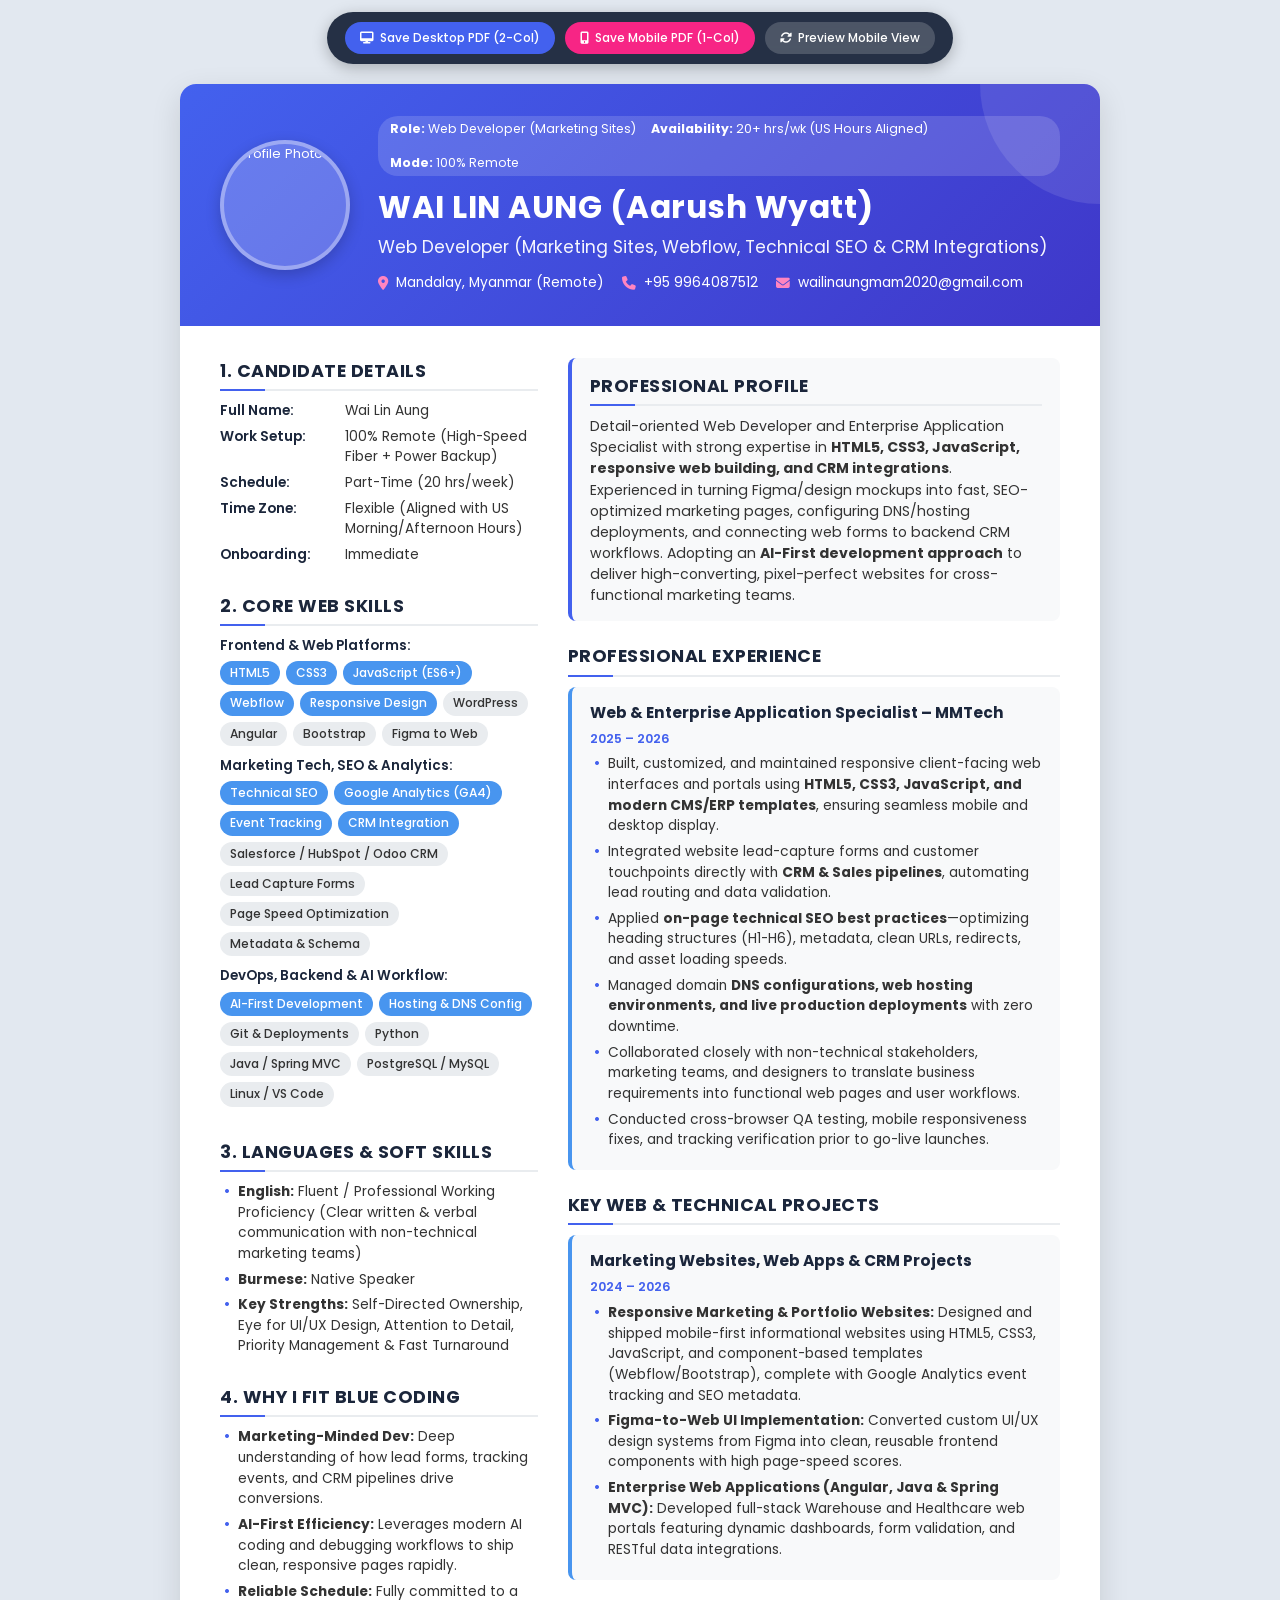
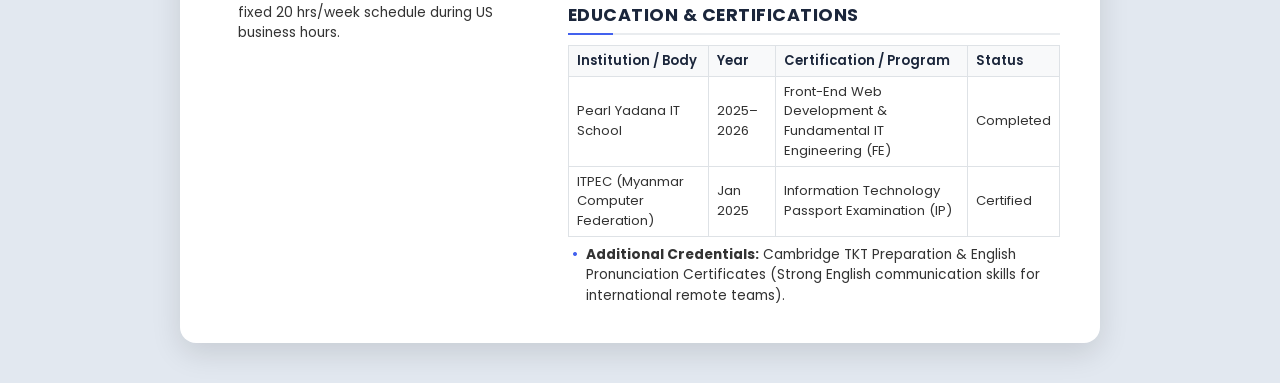
==== cvp.html @ ebe6fa6a "Add CV HTML structure with styling and scripts This file contains a complete HTML structure for a CV" ====
<!DOCTYPE html>
<html lang="en">

<head>
    <meta charset="UTF-8">
    <meta name="viewport" content="width=device-width, initial-scale=1.0">
    <title>CV – Wai Lin Aung | Web Developer (Marketing Sites)</title>
    <link href="https://fonts.googleapis.com/css2?family=Poppins:wght@300;400;500;600;700&display=swap" rel="stylesheet">
    <link rel="stylesheet" href="https://cdnjs.cloudflare.com/ajax/libs/font-awesome/6.4.0/css/all.min.css">
    <style>
        :root {
            --primary: #4361ee;
            --primary-light: #4895ef;
            --secondary: #3f37c9;
            --dark: #1b263b;
            --light: #f8f9fa;
            --accent: #f72585;
            --gray: #6c757d;
            --light-gray: #e9ecef;
        }

        * {
            box-sizing: border-box;
            -webkit-print-color-adjust: exact !important;
            print-color-adjust: exact !important;
        }

        body {
            background-color: #e2e8f0;
            font-family: 'Poppins', sans-serif;
            margin: 0;
            padding: 0;
            display: flex;
            flex-direction: column;
            align-items: center;
            color: #333;
            line-height: 1.5;
            font-size: 13.2px;
            overflow-x: hidden;
        }

        /* Floating Action Bar (Hidden when printing) */
        .top-action-bar {
            position: sticky;
            top: 12px;
            z-index: 999;
            display: flex;
            flex-wrap: wrap;
            justify-content: center;
            gap: 10px;
            background: rgba(27, 38, 59, 0.95);
            backdrop-filter: blur(8px);
            padding: 10px 18px;
            border-radius: 30px;
            margin: 12px 10px 0;
            box-shadow: 0 4px 15px rgba(0, 0, 0, 0.25);
        }

        .action-btn {
            background: var(--primary);
            color: #fff;
            border: none;
            padding: 7px 15px;
            border-radius: 20px;
            font-family: 'Poppins', sans-serif;
            font-size: 12px;
            font-weight: 500;
            cursor: pointer;
            display: flex;
            align-items: center;
            gap: 6px;
            transition: 0.2s;
        }

        .action-btn.mobile-pdf {
            background: var(--accent);
        }

        .action-btn.secondary {
            background: rgba(255, 255, 255, 0.18);
        }

        .action-btn:hover {
            opacity: 0.92;
            transform: translateY(-1px);
        }

        /* Wrapper for scaling on small screens in Sheet Mode */
        .scale-wrapper {
            width: 100%;
            display: flex;
            justify-content: center;
            padding: 20px 0 40px;
            transform-origin: top center;
        }

        .cv-container {
            background: #ffffff;
            width: 920px;
            min-width: 920px;
            border-radius: 16px;
            box-shadow: 0 10px 30px rgba(0, 0, 0, 0.12);
            overflow: hidden;
            position: relative;
            transition: all 0.25s ease;
        }

        .header {
            background: linear-gradient(135deg, var(--primary), var(--secondary));
            color: white;
            padding: 32px 40px;
            display: flex;
            align-items: center;
            gap: 28px;
            position: relative;
        }

        .header::before {
            content: '';
            position: absolute;
            top: 0;
            right: 0;
            width: 120px;
            height: 120px;
            background: rgba(255, 255, 255, 0.1);
            border-radius: 0 0 0 100%;
        }

        .profile-photo {
            width: 130px;
            height: 130px;
            object-fit: cover;
            border-radius: 50%;
            border: 4px solid rgba(255, 255, 255, 0.35);
            box-shadow: 0 5px 15px rgba(0, 0, 0, 0.2);
            z-index: 1;
            background-color: rgba(255, 255, 255, 0.2);
            flex-shrink: 0;
        }

        .header-text {
            flex-grow: 1;
            z-index: 1;
        }

        .header-top-meta {
            display: flex;
            flex-wrap: wrap;
            gap: 15px;
            font-size: 0.78rem;
            background: rgba(255, 255, 255, 0.15);
            padding: 4px 12px;
            border-radius: 20px;
            width: fit-content;
            margin-bottom: 8px;
        }

        .header-text h1 {
            margin: 0;
            font-size: 1.95rem;
            font-weight: 700;
            letter-spacing: 0.5px;
        }

        .header-text h3 {
            margin: 4px 0 0;
            font-weight: 400;
            opacity: 0.95;
            font-size: 1.08rem;
        }

        .contact-info {
            display: flex;
            flex-wrap: wrap;
            gap: 18px;
            margin-top: 12px;
        }

        .contact-item {
            display: flex;
            align-items: center;
            gap: 8px;
            font-size: 0.86rem;
        }

        .contact-item i {
            color: #ff85c0;
        }

        .main-content {
            padding: 32px 40px;
            display: grid;
            grid-template-columns: 1fr 1.55fr;
            gap: 30px;
        }

        .left-column,
        .right-column {
            display: flex;
            flex-direction: column;
            gap: 22px;
        }

        .section h2 {
            color: var(--dark);
            font-size: 1.1rem;
            margin: 0 0 10px 0;
            padding-bottom: 5px;
            border-bottom: 2px solid var(--light-gray);
            position: relative;
            text-transform: uppercase;
            letter-spacing: 0.5px;
        }

        .section h2::after {
            content: '';
            position: absolute;
            bottom: -2px;
            left: 0;
            width: 45px;
            height: 2px;
            background: var(--primary);
        }

        .info-list p {
            margin: 5px 0;
            display: flex;
            align-items: flex-start;
            font-size: 0.86rem;
        }

        .info-list p span:first-child {
            font-weight: 600;
            color: var(--dark);
            min-width: 125px;
            flex-shrink: 0;
            display: inline-block;
        }

        ul {
            padding-left: 18px;
            margin: 0;
        }

        ul li {
            margin-bottom: 5px;
            position: relative;
            list-style-type: none;
            font-size: 0.86rem;
        }

        ul li::before {
            content: '•';
            color: var(--primary);
            font-weight: bold;
            display: inline-block;
            width: 1em;
            margin-left: -1em;
        }

        .skills-group {
            margin-bottom: 10px;
        }

        .skills-group-title {
            font-weight: 600;
            font-size: 0.84rem;
            color: var(--dark);
            margin-bottom: 5px;
        }

        .skills {
            display: flex;
            flex-wrap: wrap;
            gap: 6px;
        }

        .skill-tag {
            background: var(--light-gray);
            padding: 3px 10px;
            border-radius: 15px;
            font-size: 0.76rem;
            font-weight: 500;
        }

        .skill-tag.highlight {
            background: var(--primary-light);
            color: white;
        }

        .objective {
            background: var(--light);
            padding: 15px 18px;
            border-radius: 8px;
            border-left: 4px solid var(--primary);
        }

        .objective p {
            margin: 0;
            font-size: 0.88rem;
        }

        .project-card {
            background: var(--light);
            padding: 14px 18px;
            border-radius: 8px;
            margin-bottom: 12px;
            border-left: 4px solid var(--primary-light);
        }

        .project-card:last-child {
            margin-bottom: 0;
        }

        .project-card h3 {
            margin: 0 0 6px;
            color: var(--dark);
            font-size: 0.96rem;
            display: flex;
            justify-content: space-between;
            align-items: center;
            flex-wrap: wrap;
            gap: 6px;
        }

        .project-card h3 span {
            font-size: 0.78rem;
            color: var(--primary);
            font-weight: 600;
        }

        .table-responsive {
            width: 100%;
            overflow-x: auto;
        }

        .edu-table {
            width: 100%;
            border-collapse: collapse;
            margin-bottom: 8px;
            font-size: 0.82rem;
        }

        .edu-table th,
        .edu-table td {
            border: 1px solid #dee2e6;
            padding: 5px 8px;
            text-align: left;
        }

        .edu-table th {
            background-color: var(--light);
            color: var(--dark);
            font-weight: 600;
        }

        /* =========================================================
           MOBILE VIEW MODE (Works on both Laptop & Phone)
           ========================================================= */
        body.mobile-stack-mode .scale-wrapper {
            transform: none !important;
            height: auto !important;
            padding: 15px 10px 40px;
        }

        body.mobile-stack-mode .cv-container {
            width: 100%;
            min-width: unset;
            max-width: 480px;
            margin: 0 auto;
            border-radius: 16px;
        }

        body.mobile-stack-mode .header {
            flex-direction: column;
            text-align: center;
            padding: 26px 20px;
            gap: 14px;
        }

        body.mobile-stack-mode .profile-photo {
            width: 110px;
            height: 110px;
        }

        body.mobile-stack-mode .header-top-meta {
            justify-content: center;
            margin-left: auto;
            margin-right: auto;
            font-size: 0.72rem;
            gap: 8px;
        }

        body.mobile-stack-mode .header-text h1 {
            font-size: 1.45rem;
        }

        body.mobile-stack-mode .header-text h3 {
            font-size: 0.92rem;
        }

        body.mobile-stack-mode .contact-info {
            justify-content: center;
            gap: 10px;
        }

        body.mobile-stack-mode .main-content {
            grid-template-columns: 1fr;
            padding: 22px 18px;
            gap: 20px;
        }

        body.mobile-stack-mode .info-list p {
            flex-direction: row;
            flex-wrap: wrap;
            border-bottom: 1px dashed #eee;
            padding-bottom: 4px;
        }

        /* =========================================================
           PRINT / SAVE AS PDF SETTINGS (Supports Both Views!)
           ========================================================= */
        @page {
            size: A4 portrait;
            margin: 7mm;
        }

        @media print {
            body {
                background: #fff !important;
            }

            .top-action-bar {
                display: none !important;
            }

            .scale-wrapper {
                transform: none !important;
                height: auto !important;
                padding: 0 !important;
            }

            /* 1. Desktop 2-Column PDF Output */
            body:not(.mobile-stack-mode) .cv-container {
                width: 100% !important;
                min-width: 100% !important;
                margin: 0 !important;
                box-shadow: none !important;
                border-radius: 0 !important;
            }

            body:not(.mobile-stack-mode) .main-content {
                grid-template-columns: 1fr 1.55fr !important;
                padding: 22px 28px !important;
                gap: 22px !important;
            }

            body:not(.mobile-stack-mode) .header {
                flex-direction: row !important;
                text-align: left !important;
                padding: 22px 28px !important;
            }

            /* 2. Mobile 1-Column PDF Output */
            body.mobile-stack-mode .cv-container {
                width: 100% !important;
                max-width: 500px !important;
                min-width: unset !important;
                margin: 0 auto !important;
                box-shadow: none !important;
                border: 1px solid #e2e8f0 !important;
                border-radius: 14px !important;
            }

            body.mobile-stack-mode .header {
                flex-direction: column !important;
                text-align: center !important;
                padding: 24px 20px !important;
            }

            body.mobile-stack-mode .main-content {
                grid-template-columns: 1fr !important;
                padding: 20px !important;
                gap: 18px !important;
            }

            .section, .project-card {
                break-inside: avoid;
            }
        }
    </style>
</head>

<body>

    <!-- Floating Action Bar (Hidden in PDF/Print) -->
    <div class="top-action-bar">
        <button class="action-btn" onclick="saveDesktopPDF()">
            <i class="fas fa-desktop"></i> Save Desktop PDF (2-Col)
        </button>
        <button class="action-btn mobile-pdf" onclick="saveMobilePDF()">
            <i class="fas fa-mobile-alt"></i> Save Mobile PDF (1-Col)
        </button>
        <button class="action-btn secondary" id="toggleViewBtn" onclick="toggleViewMode()">
            <i class="fas fa-sync-alt"></i> Preview Mobile View
        </button>
    </div>

    <div class="scale-wrapper" id="scaleWrapper">
        <div class="cv-container" id="cvContainer">
            <!-- HEADER -->
            <div class="header">
                <img src="../my-portfolio/assets/photo_2025-07-10_15-37-55.jpg" alt="Profile Photo" class="profile-photo">
                <div class="header-text">
                    <div class="header-top-meta">
                        <span><strong>Role:</strong> Web Developer (Marketing Sites)</span>
                        <span><strong>Availability:</strong> 20+ hrs/wk (US Hours Aligned)</span>
                        <span><strong>Mode:</strong> 100% Remote</span>
                    </div>
                    <h1>WAI LIN AUNG (Aarush Wyatt)</h1>
                    <h3>Web Developer (Marketing Sites, Webflow, Technical SEO & CRM Integrations)</h3>
                    <div class="contact-info">
                        <div class="contact-item">
                            <i class="fas fa-map-marker-alt"></i>
                            <span>Mandalay, Myanmar (Remote)</span>
                        </div>
                        <div class="contact-item">
                            <i class="fas fa-phone"></i>
                            <span>+95 9964087512</span>
                        </div>
                        <div class="contact-item">
                            <i class="fas fa-envelope"></i>
                            <span>wailinaungmam2020@gmail.com</span>
                        </div>
                    </div>
                </div>
            </div>

            <!-- MAIN CONTENT -->
            <div class="main-content">
                <!-- LEFT COLUMN -->
                <div class="left-column">

                    <!-- 1. DETAILS & AVAILABILITY -->
                    <div class="section info-list">
                        <h2>1. Candidate Details</h2>
                        <p><span>Full Name:</span> <span>Wai Lin Aung</span></p>
                        <p><span>Work Setup:</span> <span>100% Remote (High-Speed Fiber + Power Backup)</span></p>
                        <p><span>Schedule:</span> <span>Part-Time (20 hrs/week)</span></p>
                        <p><span>Time Zone:</span> <span>Flexible (Aligned with US Morning/Afternoon Hours)</span></p>
                        <p><span>Onboarding:</span> <span>Immediate</span></p>
                    </div>

                    <!-- 2. TECHNICAL & MARKETING WEB SKILLS -->
                    <div class="section">
                        <h2>2. Core Web Skills</h2>
                        <div class="skills-group">
                            <div class="skills-group-title">Frontend & Web Platforms:</div>
                            <div class="skills">
                                <div class="skill-tag highlight">HTML5</div>
                                <div class="skill-tag highlight">CSS3</div>
                                <div class="skill-tag highlight">JavaScript (ES6+)</div>
                                <div class="skill-tag highlight">Webflow</div>
                                <div class="skill-tag highlight">Responsive Design</div>
                                <div class="skill-tag">WordPress</div>
                                <div class="skill-tag">Angular</div>
                                <div class="skill-tag">Bootstrap</div>
                                <div class="skill-tag">Figma to Web</div>
                            </div>
                        </div>

                        <div class="skills-group">
                            <div class="skills-group-title">Marketing Tech, SEO & Analytics:</div>
                            <div class="skills">
                                <div class="skill-tag highlight">Technical SEO</div>
                                <div class="skill-tag highlight">Google Analytics (GA4)</div>
                                <div class="skill-tag highlight">Event Tracking</div>
                                <div class="skill-tag highlight">CRM Integration</div>
                                <div class="skill-tag">Salesforce / HubSpot / Odoo CRM</div>
                                <div class="skill-tag">Lead Capture Forms</div>
                                <div class="skill-tag">Page Speed Optimization</div>
                                <div class="skill-tag">Metadata & Schema</div>
                            </div>
                        </div>

                        <div class="skills-group">
                            <div class="skills-group-title">DevOps, Backend & AI Workflow:</div>
                            <div class="skills">
                                <div class="skill-tag highlight">AI-First Development</div>
                                <div class="skill-tag highlight">Hosting & DNS Config</div>
                                <div class="skill-tag">Git & Deployments</div>
                                <div class="skill-tag">Python</div>
                                <div class="skill-tag">Java / Spring MVC</div>
                                <div class="skill-tag">PostgreSQL / MySQL</div>
                                <div class="skill-tag">Linux / VS Code</div>
                            </div>
                        </div>
                    </div>

                    <!-- 3. LANGUAGES & COLLABORATION -->
                    <div class="section">
                        <h2>3. Languages & Soft Skills</h2>
                        <ul>
                            <li><strong>English:</strong> Fluent / Professional Working Proficiency (Clear written & verbal communication with non-technical marketing teams)</li>
                            <li><strong>Burmese:</strong> Native Speaker</li>
                            <li><strong>Key Strengths:</strong> Self-Directed Ownership, Eye for UI/UX Design, Attention to Detail, Priority Management & Fast Turnaround</li>
                        </ul>
                    </div>

                    <!-- 4. REMOTE WORK READINESS -->
                    <div class="section">
                        <h2>4. Why I Fit Blue Coding</h2>
                        <ul>
                            <li><strong>Marketing-Minded Dev:</strong> Deep understanding of how lead forms, tracking events, and CRM pipelines drive conversions.</li>
                            <li><strong>AI-First Efficiency:</strong> Leverages modern AI coding and debugging workflows to ship clean, responsive pages rapidly.</li>
                            <li><strong>Reliable Schedule:</strong> Fully committed to a fixed 20 hrs/week schedule during US business hours.</li>
                        </ul>
                    </div>

                </div>

                <!-- RIGHT COLUMN -->
                <div class="right-column">

                    <!-- PROFESSIONAL SUMMARY -->
                    <div class="section objective">
                        <h2>Professional Profile</h2>
                        <p>Detail-oriented Web Developer and Enterprise Application Specialist with strong expertise in <strong>HTML5, CSS3, JavaScript, responsive web building, and CRM integrations</strong>. Experienced in turning Figma/design mockups into fast, SEO-optimized marketing pages, configuring DNS/hosting deployments, and connecting web forms to backend CRM workflows. Adopting an <strong>AI-First development approach</strong> to deliver high-converting, pixel-perfect websites for cross-functional marketing teams.</p>
                    </div>

                    <!-- WORK EXPERIENCE -->
                    <div class="section">
                        <h2>Professional Experience</h2>
                        <div class="project-card">
                            <h3>Web & Enterprise Application Specialist – MMTech <span>2025 – 2026</span></h3>
                            <ul>
                                <li>Built, customized, and maintained responsive client-facing web interfaces and portals using <strong>HTML5, CSS3, JavaScript, and modern CMS/ERP templates</strong>, ensuring seamless mobile and desktop display.</li>
                                <li>Integrated website lead-capture forms and customer touchpoints directly with <strong>CRM & Sales pipelines</strong>, automating lead routing and data validation.</li>
                                <li>Applied <strong>on-page technical SEO best practices</strong>—optimizing heading structures (H1-H6), metadata, clean URLs, redirects, and asset loading speeds.</li>
                                <li>Managed domain <strong>DNS configurations, web hosting environments, and live production deployments</strong> with zero downtime.</li>
                                <li>Collaborated closely with non-technical stakeholders, marketing teams, and designers to translate business requirements into functional web pages and user workflows.</li>
                                <li>Conducted cross-browser QA testing, mobile responsiveness fixes, and tracking verification prior to go-live launches.</li>
                            </ul>
                        </div>
                    </div>

                    <!-- WEB & SOFTWARE PROJECTS -->
                    <div class="section">
                        <h2>Key Web & Technical Projects</h2>
                        <div class="project-card">
                            <h3>Marketing Websites, Web Apps & CRM Projects <span>2024 – 2026</span></h3>
                            <ul>
                                <li><strong>Responsive Marketing & Portfolio Websites:</strong> Designed and shipped mobile-first informational websites using HTML5, CSS3, JavaScript, and component-based templates (Webflow/Bootstrap), complete with Google Analytics event tracking and SEO metadata.</li>
                                <li><strong>Figma-to-Web UI Implementation:</strong> Converted custom UI/UX design systems from Figma into clean, reusable frontend components with high page-speed scores.</li>
                                <li><strong>Enterprise Web Applications (Angular, Java & Spring MVC):</strong> Developed full-stack Warehouse and Healthcare web portals featuring dynamic dashboards, form validation, and RESTful data integrations.</li>
                            </ul>
                        </div>
                    </div>

                    <!-- EDUCATIONAL BACKGROUND -->
                    <div class="section">
                        <h2>Education & Certifications</h2>
                        <div class="table-responsive">
                            <table class="edu-table">
                                <thead>
                                    <tr>
                                        <th>Institution / Body</th>
                                        <th>Year</th>
                                        <th>Certification / Program</th>
                                        <th>Status</th>
                                    </tr>
                                </thead>
                                <tbody>
                                    <tr>
                                        <td>Pearl Yadana IT School</td>
                                        <td>2025–2026</td>
                                        <td>Front-End Web Development & Fundamental IT Engineering (FE)</td>
                                        <td>Completed</td>
                                    </tr>
                                    <tr>
                                        <td>ITPEC (Myanmar Computer Federation)</td>
                                        <td>Jan 2025</td>
                                        <td>Information Technology Passport Examination (IP)</td>
                                        <td>Certified</td>
                                    </tr>
                                </tbody>
                            </table>
                        </div>
                        <ul>
                            <li><strong>Additional Credentials:</strong> Cambridge TKT Preparation & English Pronunciation Certificates (Strong English communication skills for international remote teams).</li>
                        </ul>
                    </div>

                </div>
            </div>
        </div>
    </div>

    <script>
        let isMobileStack = false;

        function adjustCVScale() {
            const wrapper = document.getElementById('scaleWrapper');
            const container = document.getElementById('cvContainer');

            if (isMobileStack || window.innerWidth >= 940) {
                wrapper.style.transform = 'none';
                wrapper.style.height = 'auto';
                return;
            }

            const availableWidth = window.innerWidth - 16;
            const scale = availableWidth / 920;
            wrapper.style.transform = `scale(${scale})`;
            wrapper.style.height = `${(container.offsetHeight * scale) + 25}px`;
        }

        function setViewMode(mobileMode) {
            isMobileStack = mobileMode;
            document.body.classList.toggle('mobile-stack-mode', isMobileStack);
            const btn = document.getElementById('toggleViewBtn');
            if (isMobileStack) {
                btn.innerHTML = '<i class="fas fa-sync-alt"></i> Preview Desktop View';
            } else {
                btn.innerHTML = '<i class="fas fa-sync-alt"></i> Preview Mobile View';
            }
            adjustCVScale();
        }

        function toggleViewMode() {
            setViewMode(!isMobileStack);
        }

        function saveDesktopPDF() {
            setViewMode(false);
            setTimeout(() => {
                window.print();
            }, 150);
        }

        function saveMobilePDF() {
            setViewMode(true);
            setTimeout(() => {
                window.print();
            }, 150);
        }

        window.addEventListener('load', adjustCVScale);
        window.addEventListener('resize', adjustCVScale);
    </script>

</body>

</html>
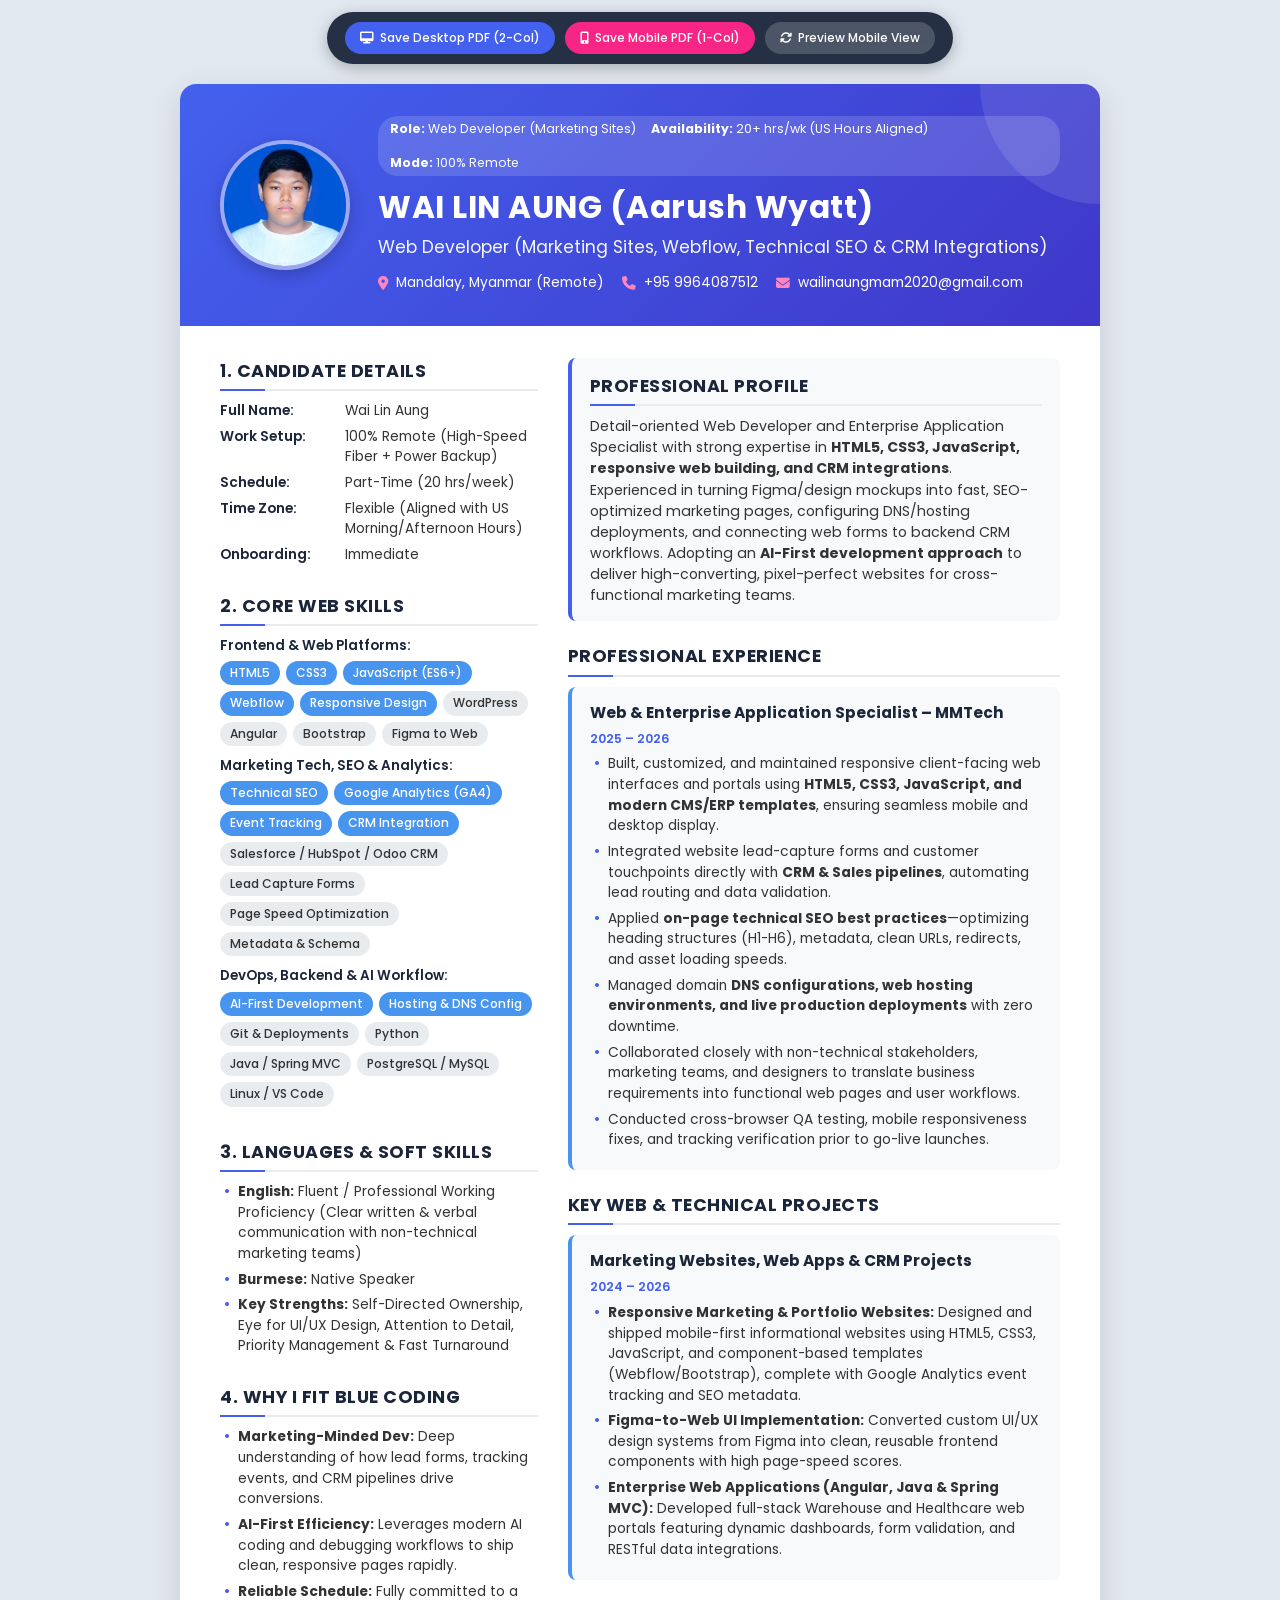
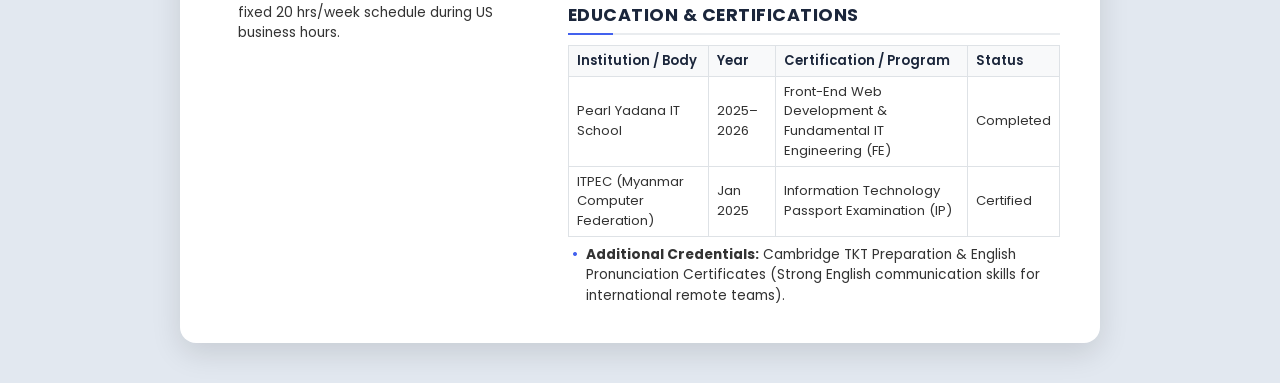
==== commit 4c100e9d: "photo change" ====
--- a/cvp.html
+++ b/cvp.html
@@ -510,7 +510,7 @@
         <div class="cv-container" id="cvContainer">
             <!-- HEADER -->
             <div class="header">
-                <img src="../my-portfolio/assets/photo_2025-07-10_15-37-55.jpg" alt="Profile Photo" class="profile-photo">
+                <img src="../assets/photo_2025-07-10_15-37-55.jpg" alt="Profile Photo" class="profile-photo">
                 <div class="header-text">
                     <div class="header-top-meta">
                         <span><strong>Role:</strong> Web Developer (Marketing Sites)</span>
